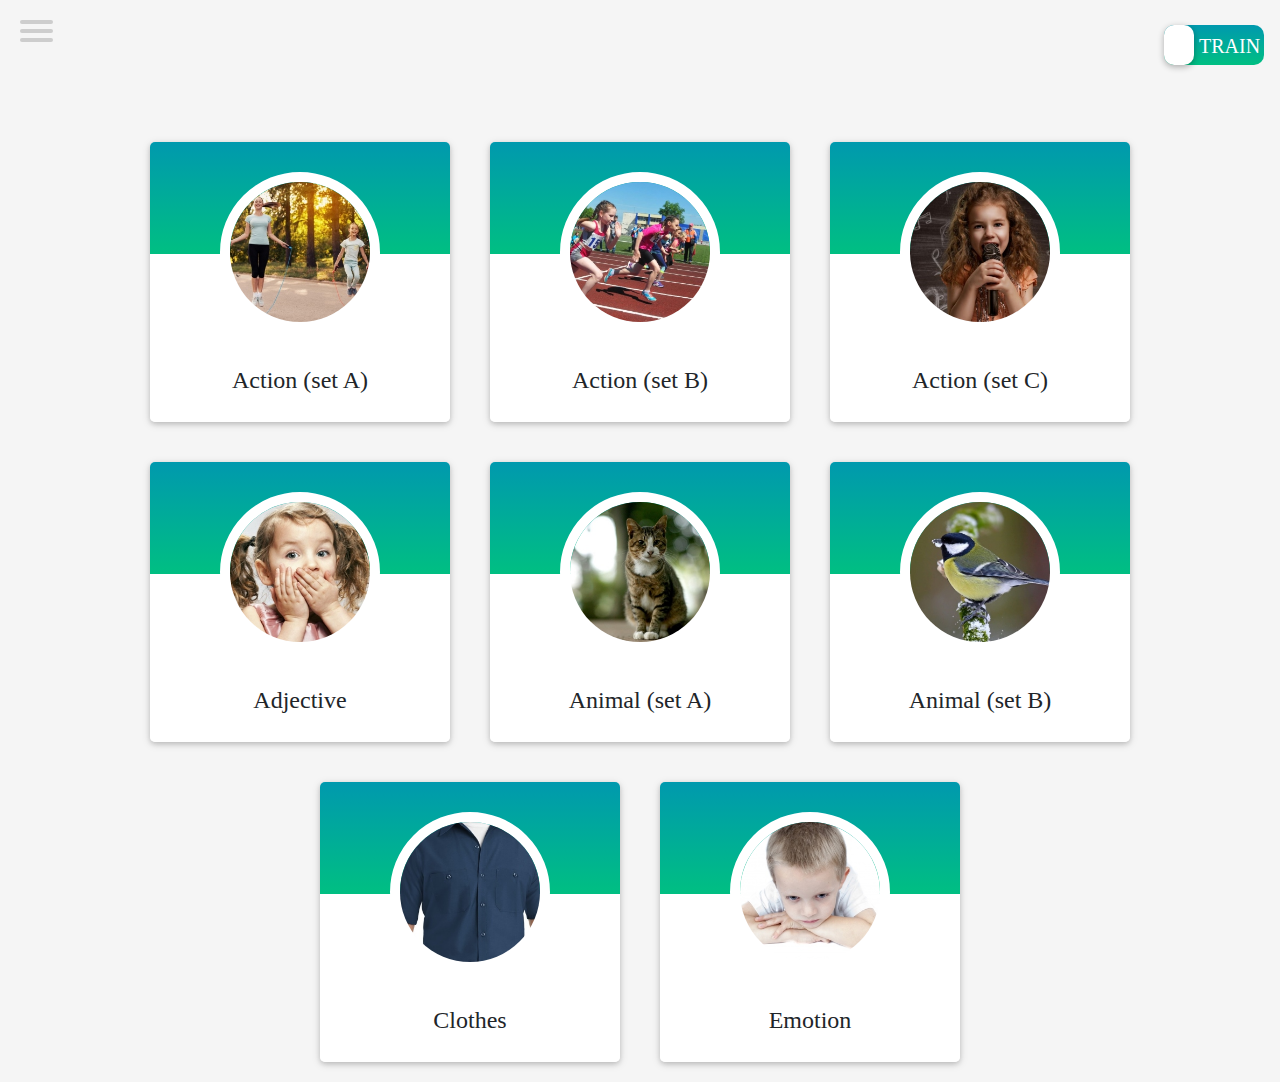
==== mainPage.html @ 8c7e51a0 "feat: mode changer + prettier menu" ====
<!DOCTYPE html>
<html lang="en">
<head>
    <meta charset="UTF-8">
    <meta name="viewport" content="width=device-width, initial-scale=1.0">
    <link rel="stylesheet" type="text/css" href="style.css">
    <title>English for kids</title>    
</head>
<body>
    <section id="main_menu" class="main_menu">
        <nav role="navigation">
            <div id="menuToggle">
                <input type="checkbox" />
                <span></span>
                <span></span>
                <span></span>
                <ul id="menu">
                    <a href="#">
                        <li>Main page</li>
                    </a>
                    <a href="#action1">
                        <li>Action (set A)</li>
                    </a>
                    <a href="#action2">
                        <li>Action (set B)</li>
                    </a>
                    <a href="#action3">
                        <li>Action (set C)</li>
                    </a>
                    <a href="#adjective">
                        <li>Adjective</li>
                    </a>
                    <a href="#animal1">
                        <li>Animal (set A)</li>
                    </a>
                    <a href="#animal2">
                        <li>Animal (set B)</li>
                    </a>
                    <a href="#clothes">
                        <li>Clothes</li>
                    </a>
                    <a href="#emotions">
                        <li>Emotions</li>
                    </a>
                </ul>
            </div>
        </nav>
        <label class="switch colored">
            <input type="checkbox" id="switch">
            <div>
                <p>TRAIN</p>
                <p>PLAY</p>
            </div>
        </label>
    </section>
    <section id="main_pages" class="main_pages">
        <a class="cards train-state"><img src="img\skip.jpg" alt="">Action (set A)</a>
        <a class="cards train-state"><img src="img\run.jpg" alt="">Action (set B)</a>
        <a class="cards train-state"><img src="img\sing.jpg" alt="">Action (set C)</a>
        <a class="cards train-state"><img src="img\surprised.jpg" alt="">Adjective</a>
        <a class="cards train-state"><img src="img\cat.jpg" alt="">Animal (set A)</a>
        <a class="cards train-state"><img src="img\bird.jpg" alt="">Animal (set B)</a>
        <a class="cards train-state"><img src="img\shirt.jpg" alt="">Clothes</a>
        <a class="cards train-state"><img src="img\sad.jpg" alt="">Emotion</a>
    </section>
    <script src="script.js"></script>
    <script src="cards.js"></script>
</body>
</html>
---- style.css ----
body {
    background: whitesmoke;
    margin: 0;
  }
  .main_pages{
    margin-top: 100px;
    transition: opacity .7s;
    display: flex;
    justify-content: center;
    align-items: center;
    width: 100%;
    flex-wrap: wrap;
  }
  .main_pages a {
    width: 300px;
    height: 280px;
    border-radius: 5px;
    box-shadow: 0 2px 5px 0 rgba(0,0,0,.16), 0 2px 10px 0 rgba(0,0,0,.12);
    color: #212529;
    display: flex;
    flex-direction: column;
    font-size: 24px;
    line-height: 36px;
    font-weight: 400;
    text-align: center;
    text-decoration: none;
    margin: 20px;
    transition: all .3s;
}

.main_pages a:hover {
  box-shadow: 0 2px 5px 0 rgba(0,0,0,.16), 0 2px 10px 0 rgba(0,0,0,.9);
}

  .main_pages img {
    width: 140px;
    height: 140px;
    border-radius: 50%;
    border: 10px solid #fff;
    object-fit: cover;
    margin: 30px auto;
  }
  .main_pages__wrapper{
    display: flex;
    align-items: center;
    justify-content: center;
    flex-wrap: wrap;
    margin-top: 100px;
  }
  .cards {
    background: linear-gradient(180deg,#fd6a63,#feb46b 40%,#fff 0,#fff);
  }
  
  .train-state{
    background: linear-gradient(180deg,#0099ae,#00bf82 40%,#fff 0,#fff);
  }



























.switch {
    display: inline-block;
    font-size: 20px;
    height: 2em;
    width: 5em;
    background: linear-gradient(180deg,#fd6a63,#feb46b 100%,#fff 0,#fff);
    border-radius: 0.5em;
    position: absolute;
    right: 16px;
    top: 25px;
  }
  .colored{
    background: linear-gradient(180deg,#0099ae,#00bf82 100%,#fff 0,#fff);
  }

  
  .switch input {
    position: absolute;
    opacity: 0;
    width: 100px;
    height: 40px;
    z-index: 5;
    cursor: pointer;
  }

  .switch div {
    height: 2em;
    width: 1.5em;
    border-radius: 0.5em;
    background: #FFF;
    box-shadow: 0 0.1em 0.3em rgba(0, 0, 0, 0.3);
    -webkit-transition: all 300ms;
    -moz-transition: all 300ms;
    transition: all 300ms;
  }

  .switch div p{
    position: relative;
    top: 10px;
    left: 35px;
    opacity: 1;
    margin: 0;
    color: white; 
    transition: opacity .3s ;
  }

  .switch div p:last-child{
    position: relative;
    top: -13px;
    left: -55px;
    opacity: 0;
    margin: 0;
  }

  .switch input:checked + div p{
    opacity: 0;
  }

  .switch input:checked + div p:last-child{
    opacity: 1;
  }

  .switch input:checked + div {
    -webkit-transform: translate3d(240%, 0, 0);
    -moz-transform: translate3d(240%, 0, 0);
    transform: translate3d(240%, 0, 0);
  }


  .switch input:checked + .switch {
    background: linear-gradient(180deg,#fd6a63,#feb46b 100%,#fff 0,#fff);
  }

  
  #menuToggle {
    display: block;
    position: relative;
    top: 20px;
    left: 20px;
    z-index: 1;
    -webkit-user-select: none;
    user-select: none;
  }
  
  #menuToggle a {
    text-decoration: none;
    color: #232323;
    transition: color 0.3s ease;
  }
  
  #menuToggle a:hover {
    color: tomato;
  }
  
  #menuToggle input {
    display: block;
    width: 40px;
    height: 32px;
    position: absolute;
    top: -7px;
    left: -5px;
    cursor: pointer;
    opacity: 0;
    z-index: 2;
    -webkit-touch-callout: none;
  }

  #menuToggle span {
    display: block;
    width: 33px;
    height: 4px;
    margin-bottom: 5px;
    position: relative;
    background: #cdcdcd;
    border-radius: 3px;
    z-index: 1;
    transform-origin: 4px 0px;
    transition: transform 0.5s cubic-bezier(0.77, 0.2, 0.05, 1), background 0.5s cubic-bezier(0.77, 0.2, 0.05, 1), opacity 0.55s ease;
  }
  
  #menuToggle span:first-child {
    transform-origin: 0% 0%;
  }
  
  #menuToggle span:nth-last-child(2) {
    transform-origin: 0% 100%;
  }
  
  #menuToggle input:checked ~ span {
    opacity: 1;
    transform: rotate(45deg) translate(-2px, -1px);
    background: #232323;
  }
  
  /*
   * But let's hide the middle one.
   */
  #menuToggle input:checked ~ span:nth-last-child(3) {
    opacity: 0;
    transform: rotate(0deg) scale(0.2, 0.2);
  }
  
  #menuToggle input:checked ~ span:nth-last-child(2) {
    transform: rotate(-45deg) translate(0, -1px);
  }
  
  #menu {
    position: absolute;
    width: 300px;
    height: 850px;
    margin: -110px 0 0 -28px;
    padding: 50px;
    padding-top: 125px;
    background: #ededed;
    list-style-type: none;
    -webkit-font-smoothing: antialiased;
    transform-origin: 0% 0%;
    transform: translate(-100%, 0);
    transition: transform 0.5s cubic-bezier(0.77, 0.2, 0.05, 1);
  }
  
  #menu li {
    padding: 10px 0;
    font-size: 22px;
  }
  
  #menuToggle input:checked ~ ul {
    transform: none;
  }
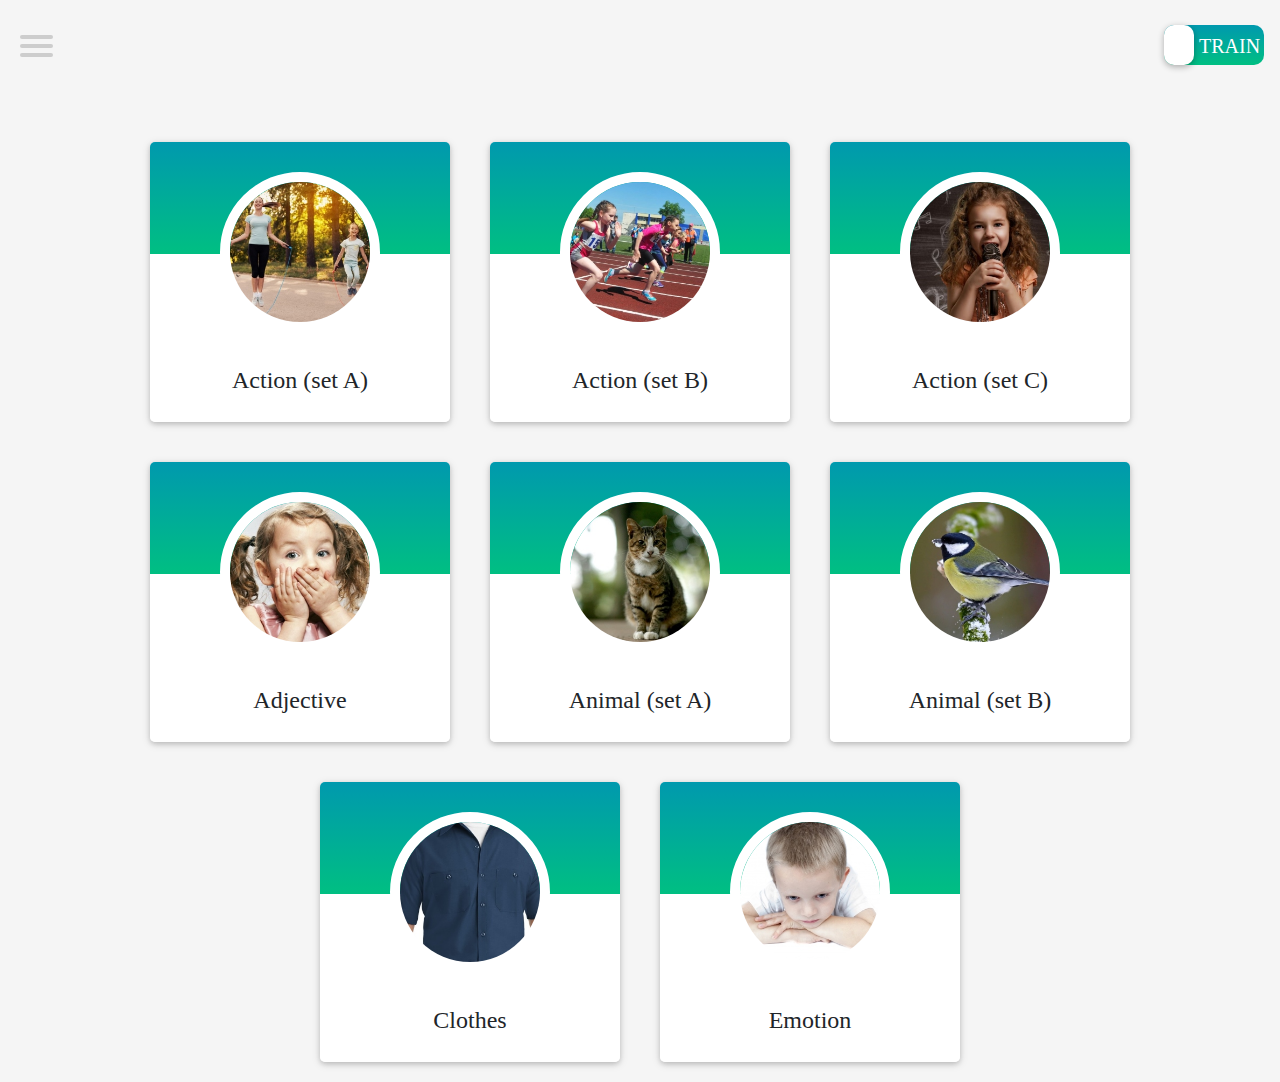
==== commit 753e0bba: "fix: style fix switcher" ====
--- a/mainPage.html
+++ b/mainPage.html
@@ -15,7 +15,7 @@
                 <span></span>
                 <span></span>
                 <ul id="menu">
-                    <a href="#">
+                    <a href="mainPage.html">
                         <li>Main page</li>
                     </a>
                     <a href="#action1">
@@ -45,8 +45,8 @@
                 </ul>
             </div>
         </nav>
-        <label class="switch colored">
-            <input type="checkbox" id="switch">
+        <label class="switch colored" id="switch">
+            <input type="checkbox" >
             <div>
                 <p>TRAIN</p>
                 <p>PLAY</p>
--- a/style.css
+++ b/style.css
@@ -158,7 +158,7 @@
   #menuToggle {
     display: block;
     position: relative;
-    top: 20px;
+    top: 35px;
     left: 20px;
     z-index: 1;
     -webkit-user-select: none;
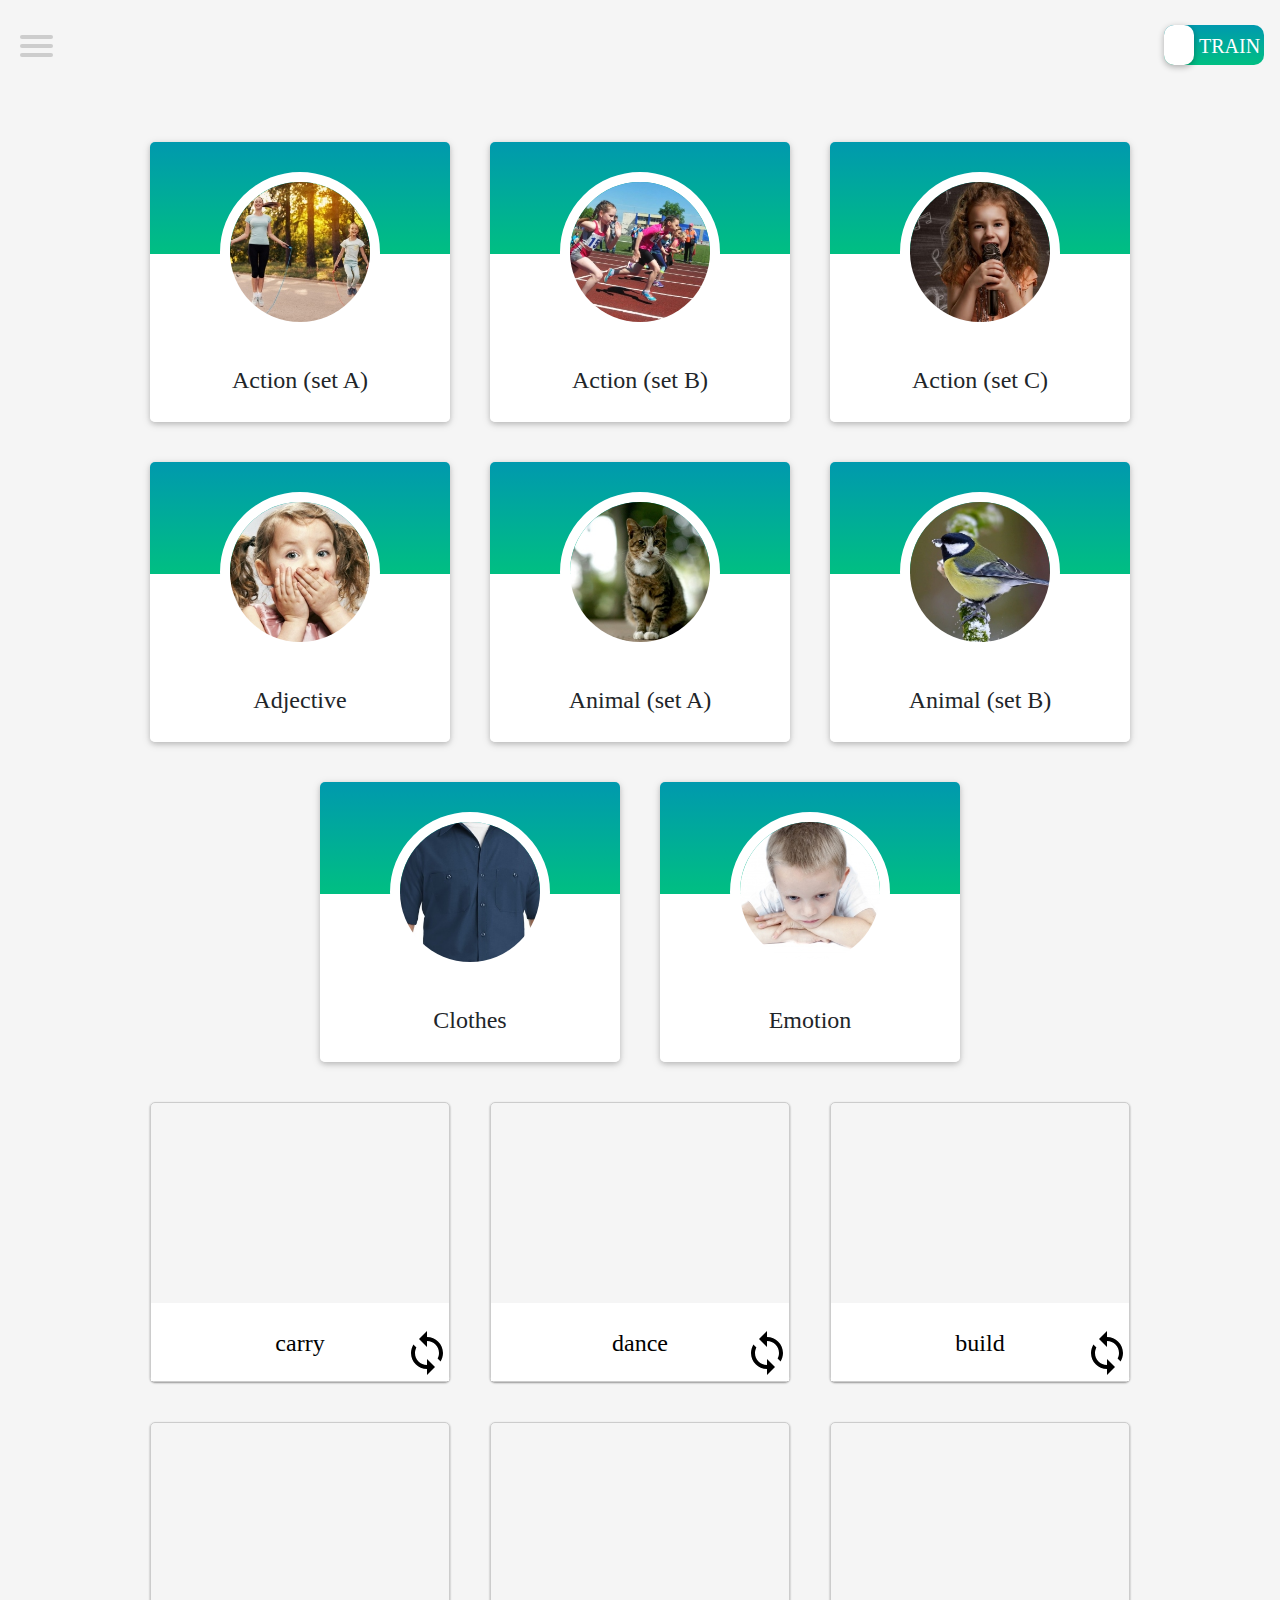
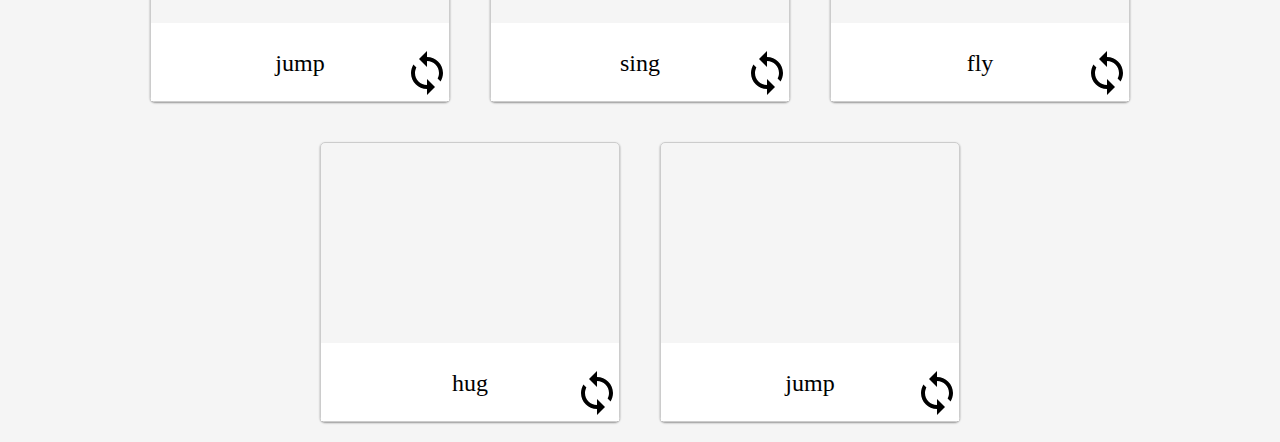
==== commit df4fc3cf: "feat: add additional cards" ====
--- a/mainPage.html
+++ b/mainPage.html
@@ -53,7 +53,7 @@
             </div>
         </label>
     </section>
-    <section id="main_pages" class="main_pages">
+    <section id="main_pages" class="pages_container main_pages">
         <a class="cards train-state"><img src="img\skip.jpg" alt="">Action (set A)</a>
         <a class="cards train-state"><img src="img\run.jpg" alt="">Action (set B)</a>
         <a class="cards train-state"><img src="img\sing.jpg" alt="">Action (set C)</a>
@@ -63,7 +63,98 @@
         <a class="cards train-state"><img src="img\shirt.jpg" alt="">Clothes</a>
         <a class="cards train-state"><img src="img\sad.jpg" alt="">Emotion</a>
     </section>
+    <section id="secondary_pages" class="pages_container secondary_pages ">
+        <div class="card_wrapper">
+            <div class="card">
+                <div class="frontPage" num="first">
+                    <div class="card_face card_face-front">carry</div>
+                </div>
+                <div class="backPage">
+                    <div class="card_face card_face-back">нести</div>
+                </div>
+                <div class="turn" style="background-image: url('img/reload.svg')"></div>
+            </div>
+        </div>
+        <div class="card_wrapper">
+            <div class="card">
+                <div class="frontPage" num="second">
+                    <div class="card_face card_face-front">dance</div>
+                </div>
+                <div class="backPage">
+                    <div class="card_face card_face-back">танцевать</div>
+                </div>
+                <div class="turn" style="background-image: url('img/reload.svg')"></div>
+            </div>
+        </div>
+        <div class="card_wrapper">
+            <div class="card">
+                <div class="frontPage" num="third">
+                    <div class="card_face card_face-front">build</div>
+                </div>
+                <div class="backPage">
+                    <div class="card_face card_face-back">строить</div>
+                </div>
+                <div class="turn" style="background-image: url('img/reload.svg')"></div>
+            </div>
+        </div>
+        <div class="card_wrapper">
+            <div class="card">
+                <div class="frontPage" num="fourth">
+                    <div class="card_face card_face-front">jump</div>
+                </div>
+                <div class="backPage">
+                    <div class="card_face card_face-back">прыгать</div>
+                </div>
+                <div class="turn" style="background-image: url('img/reload.svg')"></div>
+            </div>
+        </div>
+        <div class="card_wrapper">
+            <div class="card">
+                <div class="frontPage" num="fifes">
+                    <div class="card_face card_face-front">sing</div>
+                </div>
+                <div class="backPage">
+                    <div class="card_face card_face-back">петь</div>
+                </div>
+                <div class="turn" style="background-image: url('img/reload.svg')"></div>
+            </div>
+        </div>
+        <div class="card_wrapper">
+            <div class="card">
+                <div class="frontPage" num="six">
+                    <div class="card_face card_face-front">fly</div>
+                </div>
+                <div class="backPage">
+                    <div class="card_face card_face-back">летать</div>
+                </div>
+                <div class="turn" style="background-image: url('img/reload.svg')"></div>
+            </div>
+        </div>
+        <div class="card_wrapper">
+            <div class="card">
+                <div class="frontPage" num="sevens">
+                    <div class="card_face card_face-front">hug</div>
+                </div>
+                <div class="backPage">
+                    <div class="card_face card_face-back">обнимать</div>
+                </div>
+                <div class="turn" style="background-image: url('img/reload.svg')"></div>
+            </div>
+        </div>
+        <div class="card_wrapper">
+            <div class="card">
+                <div class="frontPage" num="eighth">
+                    <div class="card_face card_face-front">jump</div>
+                </div>
+                <div class="backPage">
+                    <div class="card_face card_face-back">прыгать</div>
+                </div>
+                <div class="turn" style="background-image: url('img/reload.svg')"></div>
+            </div>
+        </div>
+        <audio class="sound" autoplay></audio>
+        <audio class="soundEffect" autoplay></audio>
+    </section>
     <script src="script.js"></script>
-    <script src="cards.js"></script>
 </body>
 </html>--- a/style.css
+++ b/style.css
@@ -55,16 +55,78 @@
     background: linear-gradient(180deg,#0099ae,#00bf82 40%,#fff 0,#fff);
   }
 
-
-
-
-
-
-
-
-
-
-
+  .hidden{
+    display: none;
+  }
+
+.backPage, .frontPage {
+  display: flex;
+  position: absolute;
+  width: 100%;
+  top: 0;
+  bottom: 0;
+  background-size: contain;
+  background-repeat: no-repeat;
+  transition: .3s;
+}
+
+.backPage, .frontPage, .turn {
+  backface-visibility: hidden;
+}
+
+.backPage {
+  transform: rotateY(180deg);
+}
+
+.card_face {
+  margin-top: 200px;
+  font-size: 24px;
+  line-height: 80px;
+  text-align: center;
+  width: 100%;
+  background: #fff;
+}
+
+.turn {
+  position: absolute;
+  width: 33px;
+  height: 45px;
+  background-size: 32px;
+  background-repeat: no-repeat;
+  bottom: 5px;
+  right: 5px;
+  transition: .3s;
+}
+
+.card {
+  position: relative;
+  transform-style: preserve-3d;
+  display: flex;
+  box-sizing: border-box;
+  justify-content: flex-end;
+  width: 300px;
+  height: 280px;
+  border: 1px solid #ccc;
+  border-radius: 5px;
+  margin: 20px;
+  box-shadow: 0 1px 3px 0 #ccc;
+  box-shadow: 0 1px 2px 0 rgba(0,0,0,.4);
+  transition: box-shadow .25s linear,transform .7s;
+}
+
+.card:hover {
+  box-shadow: 0 2px 5px 0 rgba(0,0,0,.16), 0 2px 10px 0 rgba(0,0,0,.9);
+} 
+
+.card:hover .rotate {
+  transform: scale(1.15);
+} 
+
+.pages_container {
+  display: flex;
+  flex-wrap: wrap;
+  justify-content: center;
+}
 
 
 
